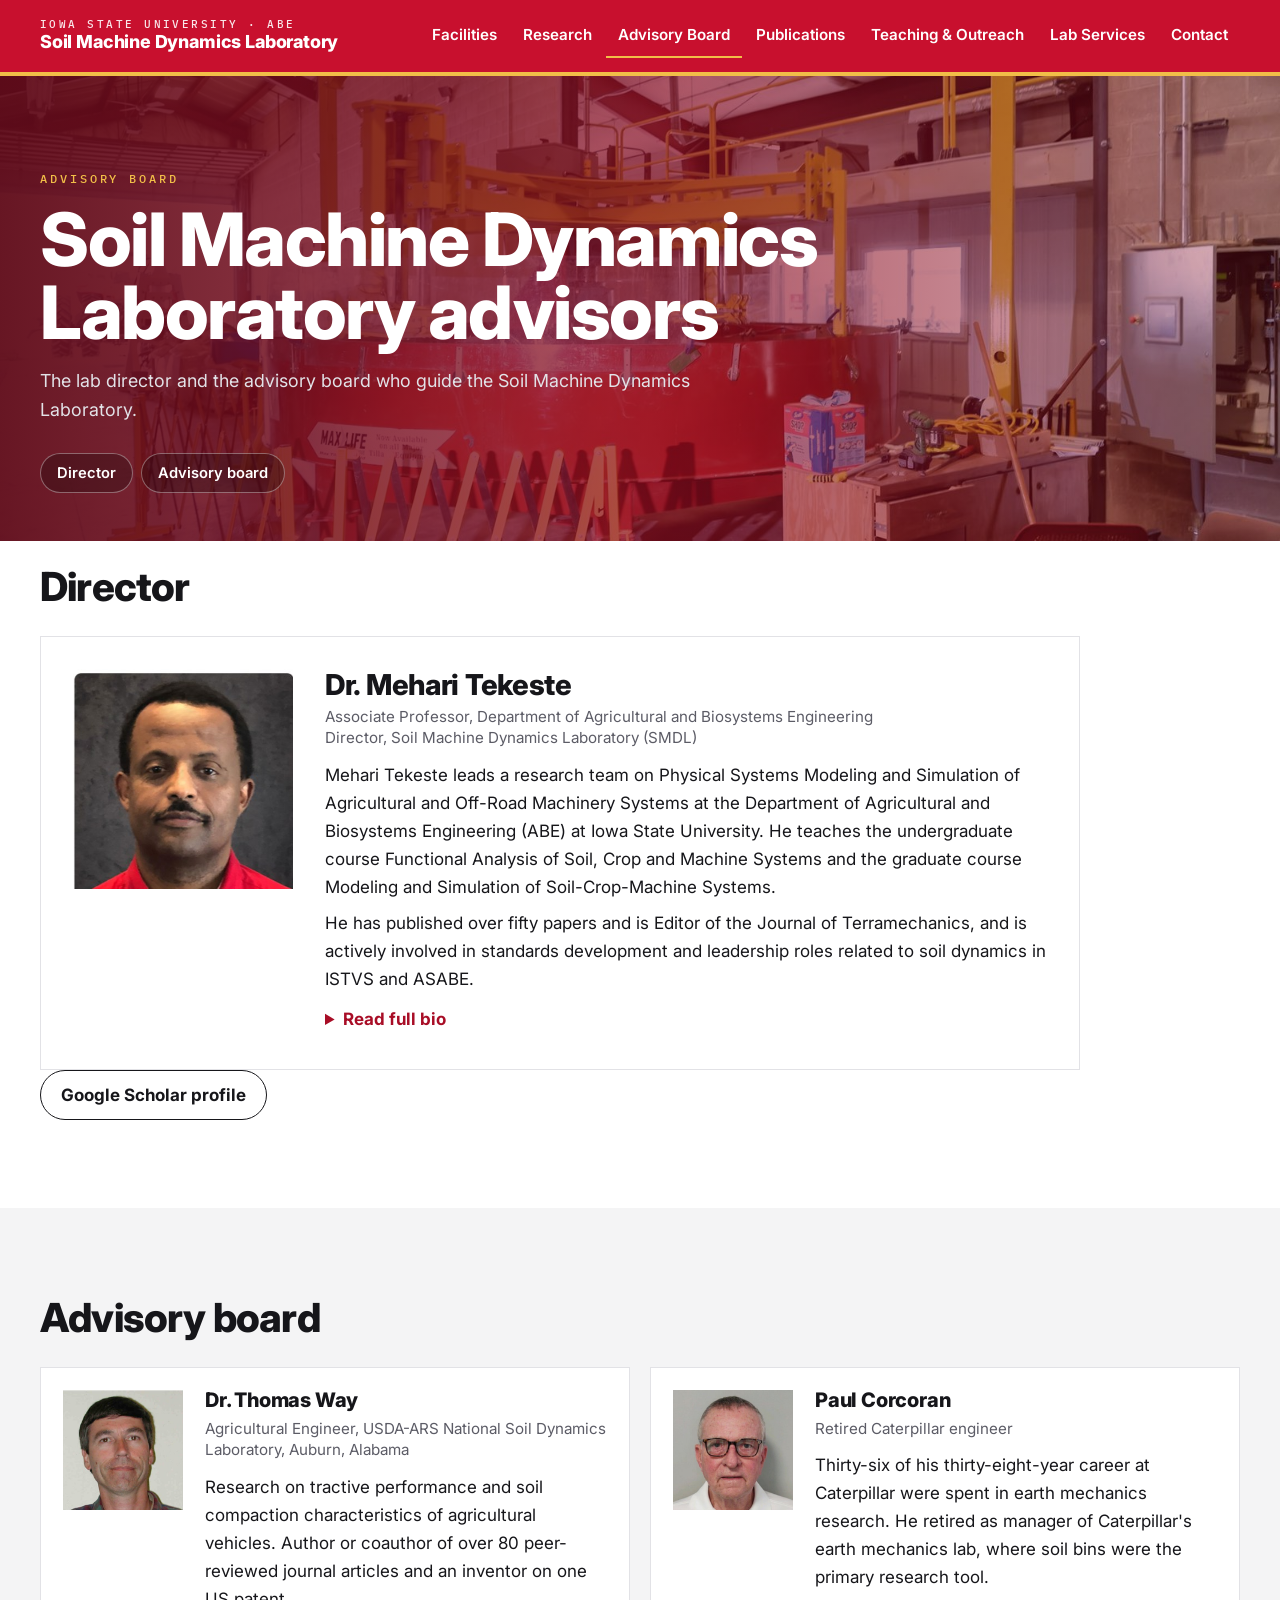
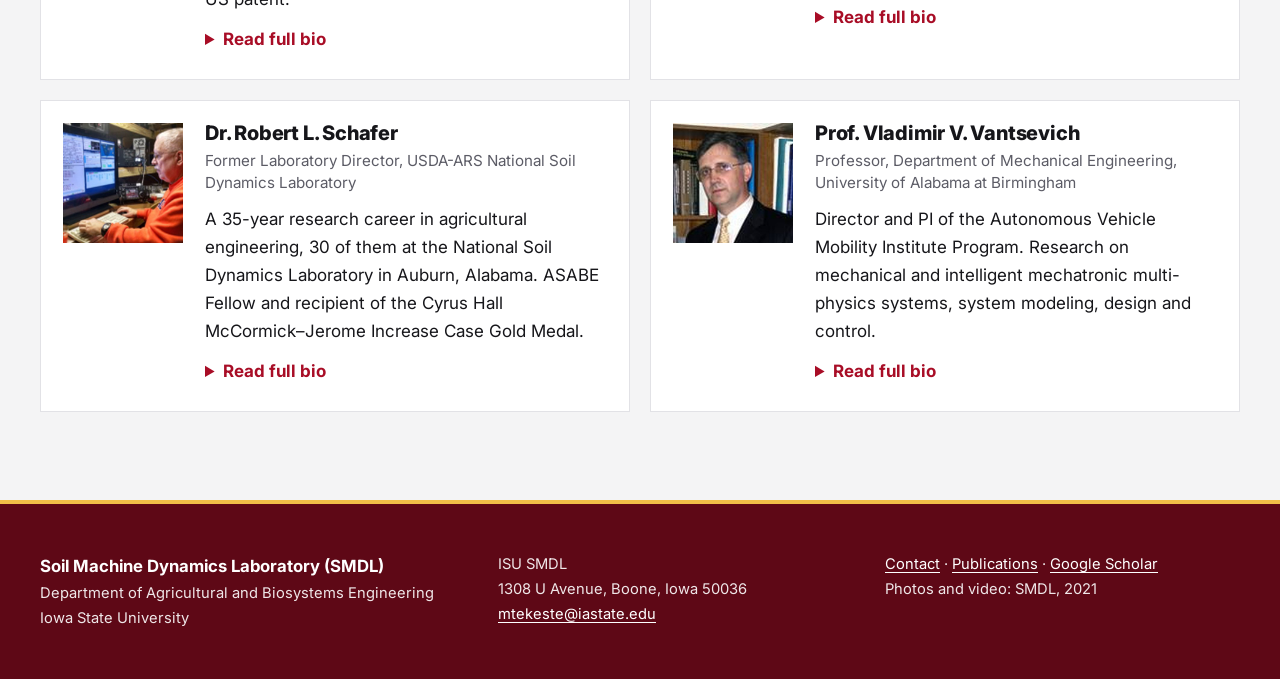
==== advisors.html @ fa80d3c5 "SMDL website: initial release Soil Machine Dynamics Laboratory website (Iowa State University), move" ====
<!doctype html>
<html lang="en"><meta charset="utf-8"><meta name="viewport" content="width=device-width,initial-scale=1,viewport-fit=cover">
<title>Advisory Board · Soil Machine Dynamics Laboratory</title>
<meta name="description" content="Soil Machine Dynamics Laboratory (SMDL), Department of Agricultural and Biosystems Engineering, Iowa State University.">
<meta name="claude:viewport-fit-sides" content="cover">
<link rel="preconnect" href="https://fonts.googleapis.com">
<link rel="preconnect" href="https://fonts.gstatic.com" crossorigin>
<link rel="stylesheet" href="https://fonts.googleapis.com/css2?family=Inter:wght@400;500;600;700;800&family=IBM+Plex+Mono:wght@500&display=swap">
<link rel="stylesheet" href="styles.css">

<header class="topbar"><div class="wrap">
  <a class="brand" href="index.html"><span class="uni">Iowa State University · ABE</span><span class="lab">Soil Machine Dynamics Laboratory</span></a>
  <nav aria-label="Main"><ul><li><a href="facilities.html">Facilities</a></li><li><a href="research.html">Research</a></li><li><a href="advisors.html" aria-current="page">Advisory Board</a></li><li><a href="publications.html">Publications</a></li><li><a href="teaching.html">Teaching &amp; Outreach</a></li><li><a href="services.html">Lab Services</a></li><li><a href="contact.html">Contact</a></li></ul></nav>
</div></header>
<main>
<section class="page-head" style="--ph:url(img/lab/circular-wide.jpg)"><div class="wrap"><div class="eyebrow">Advisory Board</div><h1>Soil Machine Dynamics Laboratory advisors</h1><p>The lab director and the advisory board who guide the Soil Machine Dynamics Laboratory.</p><div class="jump"><a href="#director">Director</a><a href="#board">Advisory board</a></div></div></section><section id="director" style="padding-top:24px"><div class="wrap"><h2 class="sub">Director</h2><article class="person lead"><img src="img/people/tekeste.jpg" alt="Dr. Mehari Tekeste" width="400" height="400" loading="lazy"><div><h3>Dr. Mehari Tekeste</h3><p class="role">Associate Professor, Department of Agricultural and Biosystems Engineering<br>Director, Soil Machine Dynamics Laboratory (SMDL)</p><p>Mehari Tekeste leads a research team on Physical Systems Modeling and Simulation of Agricultural and Off-Road Machinery Systems at the Department of Agricultural and Biosystems Engineering (ABE) at Iowa State University. He teaches the undergraduate course Functional Analysis of Soil, Crop and Machine Systems and the graduate course Modeling and Simulation of Soil-Crop-Machine Systems.</p><p>He has published over fifty papers and is Editor of the Journal of Terramechanics, and is actively involved in standards development and leadership roles related to soil dynamics in ISTVS and ASABE.</p><details><summary>Read full bio</summary><p>His current research focus includes (1) developing models of particle (soil &amp; crop)-to-machine interactions, and advancing multi-physics virtual engineering analysis for off-road equipment design and machine performance analysis, and (2) advancing soil dynamics research for soil compaction, traction, and tillage precision applications.</p><p>Dr. Tekeste also has industry experience working in design and performance analysis of various Ground Engaging Tools (GET) (subsoiler, cultivator sweep, loader buckets) for agriculture and construction equipment, virtual performance analysis of large tractor tire/track design solutions for predicting traction forces and soil deformation, and modeling crop handling systems of crop harvesting equipment.</p><p>He has supervised many graduate students, postdoctoral associates and visiting scholars, and established the Soil Machine Dynamics Laboratory at ISU with three soil bins: the mobility soil bin for single-tire mobility studies, the circular wear testing bin for accelerated wear testing, and the GETs soil bin for GET design and performance analysis.</p></details></div></article><p><a class="btn secondary" href="https://scholar.google.com/citations?hl=en&amp;user=4p8j_u8AAAAJ" target="_blank" rel="noopener">Google Scholar profile</a></p></div></section><section class="band" id="board"><div class="wrap"><h2 class="sub">Advisory board</h2><div class="people-grid"><article class="person "><img src="img/people/way.jpg" alt="Dr. Thomas Way" width="400" height="400" loading="lazy"><div><h3>Dr. Thomas Way</h3><p class="role">Agricultural Engineer, USDA-ARS National Soil Dynamics Laboratory, Auburn, Alabama</p><p>Research on tractive performance and soil compaction characteristics of agricultural vehicles. Author or coauthor of over 80 peer-reviewed journal articles and an inventor on one US patent.</p><details><summary>Read full bio</summary><p>His research includes investigating effects of loads and inflation pressures of agricultural drive tires, the lug height and aspect ratio of agricultural drive tires, and comparing a mechanical front-wheel drive (MFWD) tractor with a rubber track agricultural tractor. His work includes using Stress State Transducers (SSTs) for determining stresses in soil beneath tires and rubber tracks, measuring soil-tire and soil-track interface pressures, investigating deflections of tire tread relative to the rim, and research about power hop. His research also includes a prototype field implement for shallow subsurface band application of poultry litter, and the performance of closing wheels on row crop planters.</p></details></div></article><article class="person "><img src="img/people/corcoran.jpg" alt="Paul Corcoran" width="400" height="400" loading="lazy"><div><h3>Paul Corcoran</h3><p class="role">Retired Caterpillar engineer</p><p>Thirty-six of his thirty-eight-year career at Caterpillar were spent in earth mechanics research. He retired as manager of Caterpillar&#x27;s earth mechanics lab, where soil bins were the primary research tool.</p><details><summary>Read full bio</summary><p>Paul worked in product research and development with all earthmoving tools and attachments and mobility, traction, and compaction systems, including soil and rock, landfill waste and asphalt paving materials. His product innovations include the Caterpillar belt track ag tractor and intelligent compaction. His work used both similitude (scale model) systems and field testing.</p><p>He grew up on a small farm in Nebraska, earned a master&#x27;s degree in Agricultural Engineering from the University of Nebraska, did cooperative research with Iowa State University during his career, and continues to share his earth mechanics background with ISU.</p></details></div></article><article class="person "><img src="img/people/schafer.jpg" alt="Dr. Robert L. Schafer" width="400" height="400" loading="lazy"><div><h3>Dr. Robert L. Schafer</h3><p class="role">Former Laboratory Director, USDA-ARS National Soil Dynamics Laboratory</p><p>A 35-year research career in agricultural engineering, 30 of them at the National Soil Dynamics Laboratory in Auburn, Alabama. ASABE Fellow and recipient of the Cyrus Hall McCormick–Jerome Increase Case Gold Medal.</p><details><summary>Read full bio</summary><p>Dr. Schafer earned his BS and MS in Agricultural Engineering, and his PhD in Agricultural Engineering and Engineering Mechanics (minor, Soil Physics) at Iowa State University. Many of his publications relate to scale or mathematical modeling of soil-machine systems. He co-organized the seminar series Similitude of Soil-Machine Systems, compiled into an ASABE special publication, and co-organized and co-hosted the First International Conference on Soil Dynamics.</p><p>His applied research helped improve the design of an efficient rolling cultivator, developed automatic guidance systems for agricultural machinery, and helped Bell Laboratories develop a sea plow for burying transatlantic cables. At the NSDL he served as Research Leader of the Tillage Research Unit and as Laboratory Director.</p></details></div></article><article class="person "><img src="img/people/vantsevich.jpg" alt="Prof. Vladimir V. Vantsevich" width="400" height="400" loading="lazy"><div><h3>Prof. Vladimir V. Vantsevich</h3><p class="role">Professor, Department of Mechanical Engineering, University of Alabama at Birmingham</p><p>Director and PI of the Autonomous Vehicle Mobility Institute Program. Research on mechanical and intelligent mechatronic multi-physics systems, system modeling, design and control.</p><details><summary>Read full bio</summary><p>Applications include autonomous and conventional multi-wheel off-road vehicles, vehicle driveline systems and chassis. He developed inverse ground vehicle dynamics, the basis of his optimization of power distribution among the drive wheels and control of vehicle mobility, energy/fuel consumption, traction performance, maneuver and stability of motion. His recent work on autonomous vehicles covers coupled and interactive dynamics of vehicle systems, agile tire dynamics, virtual drivelines for electric and hybrid vehicles, and AI-based morphing of autonomous vehicles.</p></details></div></article></div></div></section>
</main>
<footer><div class="wrap">
  <div class="fcol"><strong>Soil Machine Dynamics Laboratory (SMDL)</strong><br>Department of Agricultural and Biosystems Engineering<br>Iowa State University</div>
  <div class="fcol">ISU SMDL<br>1308 U Avenue, Boone, Iowa 50036<br><a href="mailto:mtekeste@iastate.edu">mtekeste@iastate.edu</a></div>
  <div class="fcol"><a href="contact.html">Contact</a> · <a href="publications.html">Publications</a> · <a href="https://scholar.google.com/citations?hl=en&amp;user=4p8j_u8AAAAJ" target="_blank" rel="noopener">Google Scholar</a><br>Photos and video: SMDL, 2021</div>
</div></footer>
---- styles.css ----
/* Soil Machine Dynamics Laboratory — site styles (rebuilt 2026-11-16, dark editorial layout) */
:root{
  --black:#000; --night:#111114; --ink:#17171B; --line-d:#2A2A30; --muted-d:#A8A8B3;
  --white:#FFFFFF; --paper:#F4F4F5; --fg:#16161A; --muted:#5C5C66; --line:#E2E2E6;
  --cardinal:#C8102E; --cardinal-ink:#A80D26; --gold:#F1BE48;
  --sans:"Inter",system-ui,-apple-system,"Segoe UI",Arial,sans-serif;
  --mono:"IBM Plex Mono",ui-monospace,Consolas,monospace;
  --max:1240px;
}
*{box-sizing:border-box}
html{scroll-behavior:smooth}
body{margin:0;background:var(--white);color:var(--fg);font:400 1.0625rem/1.65 var(--sans);-webkit-font-smoothing:antialiased}
img,video{max-width:100%}
a{color:var(--cardinal-ink);text-underline-offset:.18em}
a:focus-visible,button:focus-visible{outline:3px solid var(--gold);outline-offset:3px}
h1,h2,h3{font-family:var(--sans);font-weight:800;letter-spacing:-.02em;line-height:1.08;margin:0;text-wrap:balance}
h2{font-size:clamp(2rem,4vw,3.1rem)}
h3{font-size:1.35rem;letter-spacing:-.01em}
p{margin:0}
.wrap{max-width:var(--max);margin:0 auto;padding-inline:max(20px,env(safe-area-inset-left,0px)) max(20px,env(safe-area-inset-right,0px))}
.vh{position:absolute;width:1px;height:1px;overflow:hidden;clip:rect(0 0 0 0);white-space:nowrap}
.muted{color:var(--muted)}
.eyebrow{font:500 .76rem/1.2 var(--mono);letter-spacing:.24em;text-transform:uppercase;color:var(--cardinal-ink)}
.dark .eyebrow,.page-head .eyebrow,.hero-full .eyebrow,.fb-copy .eyebrow,.sponsors-band .eyebrow{color:#D9D9DE}
section{padding-block:88px}
.section-head{display:grid;gap:14px;margin-bottom:40px;max-width:760px}
.section-head p{color:var(--muted);font-size:1.1rem}
.dark .section-head p{color:var(--muted-d)}

/* review strip */
.review{background:var(--gold);color:#16161A;font:500 .85rem/1.4 var(--sans)}
.review .wrap{padding-block:8px;display:flex;flex-wrap:wrap;gap:4px 16px;justify-content:space-between}
.review a{color:#16161A;font-weight:700}

/* top bar */
.topbar{background:var(--black);color:var(--white);position:sticky;top:0;z-index:20;border-bottom:1px solid #1d1d22}
.topbar .wrap{display:flex;align-items:center;justify-content:space-between;gap:12px 32px;min-height:72px;flex-wrap:wrap}
.brand{display:grid;gap:2px;color:var(--white);text-decoration:none;padding-block:10px}
.brand .uni{font:500 .7rem/1 var(--mono);letter-spacing:.22em;text-transform:uppercase;color:#C9C9D0}
.brand .lab{font:800 1.12rem/1.15 var(--sans);letter-spacing:-.01em}
.brand .lab b{color:var(--cardinal)}
.topbar nav ul{list-style:none;margin:0;padding:0;display:flex;flex-wrap:wrap;gap:2px}
.topbar nav a{display:inline-flex;align-items:center;min-height:44px;padding:0 12px;color:#EDEDF0;font-weight:600;font-size:.95rem;text-decoration:none;border-bottom:2px solid transparent}
.topbar nav a:hover{color:var(--white);border-bottom-color:var(--cardinal)}
.topbar nav a[aria-current="page"]{color:var(--white);border-bottom-color:var(--cardinal)}

/* "Learn more" arrow links and buttons */
.more{display:inline-flex;align-items:center;gap:12px;min-height:44px;font-weight:700;font-size:1.05rem;color:var(--fg);text-decoration:none}
.more::after{content:"→";display:inline-grid;place-items:center;width:24px;height:24px;border-radius:50%;background:var(--cardinal);color:#fff;font-size:.85rem;line-height:1;transition:transform .15s}
.more:hover::after{transform:translateX(4px)}
.dark .more,.hero-full .more,.fb-copy .more,.page-head .more,.sponsors-band .more{color:var(--white)}
.links{display:flex;flex-wrap:wrap;gap:8px 32px;margin-top:28px}
.btn{display:inline-flex;align-items:center;min-height:46px;padding:10px 20px;border-radius:999px;font-weight:700;text-decoration:none}
.btn.primary{background:var(--cardinal);color:#fff}
.btn.primary:hover{background:var(--cardinal-ink)}
.btn.secondary{border:1.5px solid currentColor;color:var(--fg)}
.dark .btn.secondary,.page-head .btn.secondary{color:#fff}
.cta{display:flex;flex-wrap:wrap;gap:12px;margin-top:24px}

/* full-screen hero with background video */
.hero-full{position:relative;min-height:min(86vh,820px);display:flex;align-items:flex-end;background:var(--black);color:var(--white);overflow:hidden;padding:0}
.hero-full video.bg{position:absolute;inset:0;width:100%;height:100%;object-fit:cover}
.shade{position:absolute;inset:0;background:linear-gradient(90deg,rgba(0,0,0,.88) 0%,rgba(0,0,0,.55) 45%,rgba(0,0,0,.05) 80%),linear-gradient(0deg,rgba(0,0,0,.65),rgba(0,0,0,0) 45%)}
.hero-copy{position:relative;padding-block:120px 72px;width:100%}
.hero-copy h1{font-size:clamp(2.8rem,7vw,5.6rem);max-width:12ch;margin:18px 0 22px;line-height:.98}
.hero-copy p{max-width:560px;font-size:1.15rem;color:#E4E4E8}

/* dark sections */
.dark{background:var(--ink);color:var(--white)}
.dark.black{background:var(--black)}
.dark p{color:#D4D4DA}
.feature-grid{display:grid;grid-template-columns:minmax(0,5fr) minmax(0,7fr);gap:56px;align-items:center}
.feature-grid h2{margin:14px 0 18px}
.embed{position:relative;aspect-ratio:16/9;background:#000;border-radius:2px;overflow:hidden}
.embed iframe{position:absolute;inset:0;width:100%;height:100%;border:0}

/* full-bleed image/video sections with text on the left */
.fullbleed,.bin-full{position:relative;color:var(--white);background:var(--black) var(--img,none) center/cover no-repeat;min-height:640px;display:flex;align-items:center;overflow:hidden;padding:0}
.bin-full .media{position:absolute;inset:0}
.bin-full .media video,.bin-full .media img{width:100%;height:100%;object-fit:cover;display:block}
.fb-copy{position:relative;padding-block:96px;width:100%}
.fb-copy > *{max-width:560px}
.fb-copy h2{margin:14px 0 20px}
.fb-copy p{color:#E6E6EA;font-size:1.08rem}
.fb-copy ol{margin:14px 0 0;padding-left:1.2em;display:grid;gap:8px;color:#E6E6EA;max-width:600px}
.fb-copy ol strong{color:#fff}
.fb-copy .links{margin-top:28px}

/* stat bar under each soil bin */
.statbar{background:var(--black);color:#fff;border-top:3px solid var(--cardinal)}
.stats{margin:0;display:grid;grid-template-columns:repeat(5,minmax(0,1fr))}
.stats div{padding:28px 20px;border-left:1px solid var(--line-d)}
.stats div:first-child{border-left:0;padding-left:0}
.stats dt{font:800 clamp(1.4rem,2.4vw,2.2rem)/1 var(--sans);white-space:nowrap;letter-spacing:-.02em;font-variant-numeric:tabular-nums}
.stats dt small{font:500 .42em var(--mono);color:var(--muted-d);margin-left:6px;letter-spacing:.06em}
.stats dd{margin:10px 0 0;color:var(--muted-d);font-size:.92rem;line-height:1.35}
.bins-intro{padding-block:88px 56px}

/* cards */
.cards{display:grid;gap:20px}
.cards.four{grid-template-columns:repeat(4,minmax(0,1fr))}
.cards.three{grid-template-columns:repeat(3,minmax(0,1fr))}
.cards.two{grid-template-columns:repeat(2,minmax(0,1fr))}
.card{background:var(--white);border:1px solid var(--line);border-top:3px solid var(--cardinal);padding:26px;display:grid;gap:12px;align-content:start;min-width:0;color:var(--fg);text-decoration:none}
.card h3{font-size:1.25rem}
.card ul{margin:0;padding-left:1.1em;display:grid;gap:5px}
.card .tag{font:500 .72rem/1 var(--mono);letter-spacing:.18em;text-transform:uppercase;color:var(--cardinal-ink)}
.dark .card{background:var(--night);border-color:var(--line-d);border-top-color:var(--cardinal);color:#fff}
.dark .card p,.dark .card li{color:#CFCFD6}
a.card{transition:transform .15s,border-color .15s}
a.card:hover{transform:translateY(-3px)}
a.card .more{margin-top:auto}

/* publication news grid */
.news-grid{display:grid;grid-template-columns:2fr 1fr 1fr;grid-auto-rows:minmax(220px,auto);gap:16px}
.news-card{background:var(--black);border:1px solid var(--line-d);padding:26px;display:flex;flex-direction:column;justify-content:space-between;gap:20px;color:#fff;text-decoration:none;min-width:0;transition:border-color .15s}
.news-card:hover{border-color:var(--cardinal)}
.news-card.big{grid-row:span 2;background:linear-gradient(0deg,rgba(0,0,0,.92),rgba(0,0,0,.35)),url(img/lab/circular-sweep.jpg) center/cover}
.news-card .tag{font:500 .72rem/1.3 var(--mono);letter-spacing:.2em;text-transform:uppercase;color:#C9C9D0}
.news-card h3{font-size:1.2rem;line-height:1.25}
.news-card.big h3{font-size:clamp(1.4rem,2.4vw,2rem)}
.news-card .src{color:var(--muted-d);font-size:.9rem;margin-top:10px}
.head-row{display:flex;flex-wrap:wrap;align-items:flex-end;justify-content:space-between;gap:16px;margin-bottom:36px}

/* director strip */
.director{display:grid;grid-template-columns:220px minmax(0,1fr);gap:40px;align-items:center}
.director img{width:100%;aspect-ratio:1/1;object-fit:cover;border-radius:2px}
.director h2{font-size:clamp(1.8rem,3vw,2.4rem);margin:12px 0 14px}
.director p{max-width:65ch;color:var(--muted)}

/* SPONSORS */
.sponsors-band{position:relative;background:radial-gradient(1200px 500px at 85% 0%,rgba(200,16,46,.28),transparent 60%),radial-gradient(900px 400px at 0% 100%,rgba(241,190,72,.10),transparent 60%),var(--black);color:#fff;overflow:hidden}
.sp-head{display:grid;grid-template-columns:minmax(0,1.3fr) minmax(0,1fr);gap:40px;align-items:end;margin-bottom:48px}
.sp-head h2{font-size:clamp(2.4rem,5.4vw,4.2rem);margin:14px 0 18px}
.sp-head p{color:#D4D4DA;font-size:1.12rem;max-width:56ch}
.sp-stats{display:flex;gap:40px;justify-content:flex-end}
.sp-stats b{display:block;font:800 clamp(2.6rem,5vw,4rem)/1 var(--sans);color:#fff}
.sp-stats span{display:block;font:500 .72rem/1.3 var(--mono);letter-spacing:.2em;text-transform:uppercase;color:var(--muted-d);margin-top:8px}
.marquee{border-block:1px solid var(--line-d);overflow:hidden;padding-block:22px;margin-bottom:56px;-webkit-mask-image:linear-gradient(90deg,transparent,#000 8%,#000 92%,transparent);mask-image:linear-gradient(90deg,transparent,#000 8%,#000 92%,transparent)}
.marquee .track{display:flex;gap:56px;width:max-content;animation:scroll 50s linear infinite}
.marquee span{font:800 clamp(1.6rem,3vw,2.4rem)/1 var(--sans);letter-spacing:-.02em;color:#fff;white-space:nowrap;display:inline-flex;align-items:center;gap:56px}
.marquee span::after{content:"";width:10px;height:10px;border-radius:50%;background:var(--cardinal)}
@keyframes scroll{to{transform:translateX(-50%)}}
@media (prefers-reduced-motion:reduce){.marquee .track{animation:none;flex-wrap:wrap;width:auto}}
.sp-groups{display:grid;gap:36px}
.sp-group h3{font:500 .78rem/1 var(--mono);letter-spacing:.22em;text-transform:uppercase;color:var(--gold);margin-bottom:16px;display:flex;align-items:center;gap:14px}
.sp-group h3::after{content:"";flex:1;height:1px;background:var(--line-d)}
.sp-tiles{list-style:none;margin:0;padding:0;display:grid;grid-template-columns:repeat(auto-fill,minmax(210px,1fr));gap:12px}
.sp-tiles li{position:relative;display:grid;place-items:center;text-align:center;min-height:104px;padding:18px;background:linear-gradient(180deg,#16161B,#0C0C0F);border:1px solid var(--line-d);font:800 1.3rem/1.15 var(--sans);letter-spacing:-.01em;color:#fff;transition:border-color .2s,transform .2s,box-shadow .2s}
.sp-tiles li::before{content:"";position:absolute;left:0;right:0;top:0;height:3px;background:var(--cardinal);transform:scaleX(0);transform-origin:left;transition:transform .25s}
.sp-tiles li:hover{border-color:#4a4a52;transform:translateY(-3px);box-shadow:0 10px 30px rgba(200,16,46,.18)}
.sp-tiles li:hover::before{transform:scaleX(1)}

/* discover tiles */
.discover{display:grid;grid-template-columns:repeat(3,minmax(0,1fr));gap:14px}
.discover a{position:relative;display:flex;align-items:flex-end;min-height:300px;padding:24px;color:#fff;text-decoration:none;background:#000 var(--img) center/cover;overflow:hidden}
.discover a::before{content:"";position:absolute;inset:0;background:linear-gradient(0deg,rgba(0,0,0,.85),rgba(0,0,0,.1) 60%);transition:background .2s}
.discover a:hover::before{background:linear-gradient(0deg,rgba(0,0,0,.9),rgba(200,16,46,.25))}
.discover a span{position:relative;display:flex;align-items:center;justify-content:space-between;gap:16px;width:100%;font:800 1.5rem/1.1 var(--sans);letter-spacing:-.01em}
.discover a span::after{content:"→";display:inline-grid;place-items:center;flex:none;width:30px;height:30px;border-radius:50%;background:var(--cardinal);font-size:1rem}

/* inner page header */
.page-head{position:relative;background:var(--black) var(--ph,none) center/cover;color:#fff;padding:0;overflow:hidden}
.page-head::before{content:"";position:absolute;inset:0;background:linear-gradient(90deg,rgba(0,0,0,.9),rgba(0,0,0,.6) 50%,rgba(0,0,0,.25))}
.page-head .wrap{position:relative;display:grid;gap:16px;padding-block:96px 48px}
.page-head h1{font-size:clamp(2.4rem,6vw,4.6rem);max-width:18ch;line-height:1}
.page-head p{max-width:64ch;color:#E2E2E7;font-size:1.12rem}
.jump{display:flex;flex-wrap:wrap;gap:8px;margin-top:12px}
.jump a{display:inline-flex;align-items:center;gap:8px;min-height:40px;padding:6px 16px;border:1px solid rgba(255,255,255,.35);border-radius:999px;color:#fff;font-weight:600;font-size:.92rem;text-decoration:none;background:rgba(0,0,0,.25)}
.jump a:hover{border-color:#fff;background:rgba(200,16,46,.35)}
.count{font:500 .72rem var(--mono);background:rgba(255,255,255,.15);border-radius:999px;padding:2px 8px}
h2.sub{font-size:clamp(1.8rem,3.2vw,2.5rem);margin-bottom:28px}
.band{background:var(--paper)}

/* facilities */
.facility{display:grid;grid-template-columns:minmax(0,6fr) minmax(0,5fr);gap:48px;align-items:start;padding-block:48px;border-top:1px solid var(--line);scroll-margin-top:90px}
.facility:first-of-type{border-top:0;padding-top:0}
.facility.flip{grid-template-columns:minmax(0,5fr) minmax(0,6fr)}
.facility.flip .photos{order:2}
.facility .text{display:grid;gap:16px;min-width:0}
.facility h2{font-size:clamp(1.9rem,3.4vw,2.7rem)}
.facility .tag,.space .tag{font:500 .74rem/1 var(--mono);letter-spacing:.2em;text-transform:uppercase;color:var(--cardinal-ink)}
.photos{display:grid;grid-template-columns:2fr 1fr;gap:8px}
.photos figure{margin:0;min-width:0}
.photos figure img{display:block;width:100%;height:100%;object-fit:cover}
.photos figure.main{grid-row:span 2}
.photos figure.main img{aspect-ratio:4/5}
.photos figure.side img{aspect-ratio:1/1}
.specs{width:100%;border-collapse:collapse;font-size:.95rem;margin-top:6px}
.specs th,.specs td{text-align:left;padding:10px 0;border-top:1px solid var(--line);vertical-align:top}
.specs th{font-weight:600;color:var(--muted);width:42%;padding-right:14px}
.specs td{font-variant-numeric:tabular-nums;font-weight:500}
figcaption{font-size:.85rem;color:var(--muted);margin-top:8px}
.lab-gallery{display:grid;grid-template-columns:repeat(3,minmax(0,1fr));gap:14px}
.lab-gallery figure{margin:0;min-width:0}
.lab-gallery img{display:block;width:100%;aspect-ratio:3/2;object-fit:cover}
.source{margin-top:28px;color:var(--muted);font-size:.92rem}
.tour{display:grid;grid-template-columns:minmax(0,1fr) minmax(0,1fr);background:var(--black);color:#fff;text-decoration:none;overflow:hidden}
.tour img{width:100%;height:100%;object-fit:cover;aspect-ratio:3/2}
.tour .t{padding:40px;display:grid;gap:12px;align-content:center}
.tour .t p{color:#D4D4DA}
.tour .t .eyebrow{color:#D9D9DE}
.tour .go{font-weight:700;display:inline-flex;align-items:center;gap:12px}
.tour .go::after{content:"→";display:inline-grid;place-items:center;width:24px;height:24px;border-radius:50%;background:var(--cardinal);font-size:.85rem}

/* research, split, space */
.split{display:grid;grid-template-columns:minmax(0,1fr) minmax(0,1fr);gap:48px;align-items:center}
.split img{width:100%}
.split .text{display:grid;gap:16px;min-width:0}
.apps{margin-top:48px;align-items:start}
ul.points{margin:0;padding-left:1.1em;display:grid;gap:7px;max-width:62ch}
.poster{margin:48px 0 0}
.poster img{width:100%;max-width:900px;border:1px solid var(--line);display:block}
.space{display:grid;grid-template-columns:repeat(3,minmax(0,1fr));gap:20px}
.space article{background:var(--white);border:1px solid var(--line);border-top:3px solid var(--gold);padding:26px;display:grid;gap:12px;align-content:start;min-width:0}

/* people */
.people-grid{display:grid;grid-template-columns:repeat(2,minmax(0,1fr));gap:20px}
.person{display:grid;grid-template-columns:120px minmax(0,1fr);gap:22px;align-items:start;background:var(--white);border:1px solid var(--line);padding:22px}
.person img{width:100%;aspect-ratio:1/1;object-fit:cover}
.person h3{font-size:1.25rem}
.person .role{color:var(--muted);font-size:.95rem;margin:6px 0 12px;line-height:1.4}
.person p+p{margin-top:8px}
.person.lead{grid-template-columns:220px minmax(0,1fr);gap:32px;padding:32px;max-width:1040px}
.person.lead h3{font-size:1.8rem}
details{margin-top:12px}
details summary{cursor:pointer;color:var(--cardinal-ink);font-weight:700;min-height:32px}
details p{margin-top:10px}

/* publications, teaching */
ol.pubs{margin:0;padding-left:1.4em;display:grid;gap:14px;max-width:92ch}
ol.pubs li::marker{font-family:var(--mono);color:var(--muted)}
ol.pubs a{word-break:break-word}
.timeline{list-style:none;margin:16px 0 0;padding:0}
.timeline li{display:grid;grid-template-columns:80px minmax(0,1fr);gap:18px;padding:22px 0;border-top:1px solid var(--line)}
.timeline .yr{font:800 1.3rem/1.3 var(--sans);color:var(--cardinal-ink)}
.timeline div{max-width:82ch}
.news{list-style:none;margin:0;padding:0}
.news li{display:grid;grid-template-columns:140px minmax(0,1fr);gap:18px;padding:16px 0;border-top:1px solid var(--line)}
.news time{font:500 .85rem/1.6 var(--mono);color:var(--muted)}

/* services and contact */
.sponsor-groups{display:grid;grid-template-columns:repeat(2,minmax(0,1fr));gap:24px 40px}
.sponsor-groups h3{font:500 .76rem/1 var(--mono);letter-spacing:.2em;text-transform:uppercase;color:var(--muted)}
.sponsors{display:flex;flex-wrap:wrap;gap:8px;margin:12px 0 0;padding:0;list-style:none}
.sponsors li{border:1px solid var(--line);background:var(--white);padding:7px 14px;border-radius:999px;font-weight:600;font-size:.95rem}
.contact{display:grid;grid-template-columns:repeat(3,minmax(0,1fr));gap:36px}
.contact h3{font:500 .76rem/1 var(--mono);letter-spacing:.2em;text-transform:uppercase;color:var(--muted);margin-bottom:12px}
.contact p{font-size:1.05rem}
.contact p+p{margin-top:12px}

/* review notes */
.notes{border:2px dashed var(--gold);padding:26px;display:grid;gap:12px;background:#fffdf5}
.notes h2{font-size:1.6rem}
.notes ol{margin:0;padding-left:1.3em;display:grid;gap:8px}

/* footer */
footer{background:var(--black);color:#C9C9D0;font-size:.92rem}
footer .wrap{padding-block:48px;display:grid;grid-template-columns:1.2fr 1fr 1fr;gap:32px}
footer strong{color:#fff;font-size:1.05rem}
footer a{color:#fff}
.fcol{line-height:1.7}

@media (max-width:1100px){
  .cards.four{grid-template-columns:repeat(2,minmax(0,1fr))}
  .stats{grid-template-columns:repeat(3,minmax(0,1fr))}
  .stats div:nth-child(4){border-left:0;padding-left:0}
  .stats div:nth-child(n+4){border-top:1px solid var(--line-d)}
  .news-grid{grid-template-columns:1fr 1fr}
  .news-card.big{grid-column:span 2;grid-row:auto;min-height:320px}
}
@media (max-width:860px){
  section{padding-block:64px}
  .topbar{position:static}
  .topbar nav{width:100%;overflow-x:auto;margin-inline:-8px}
  .topbar nav ul{flex-wrap:nowrap}
  .topbar nav a{white-space:nowrap;padding:0 10px}
  .feature-grid,.split,.facility,.facility.flip,.tour,.director,.sp-head,.people-grid,.cards.two,.cards.three,.cards.four,.space,.contact,.sponsor-groups,.discover{grid-template-columns:minmax(0,1fr)}
  .facility.flip .photos{order:0}
  .fullbleed,.bin-full{min-height:560px;align-items:flex-end}
  .shade{background:linear-gradient(0deg,rgba(0,0,0,.92) 10%,rgba(0,0,0,.55) 55%,rgba(0,0,0,.15))}
  .fb-copy{padding-block:200px 48px}
  .stats{grid-template-columns:repeat(2,minmax(0,1fr))}
  .stats div{border-left:0;padding-left:0;border-top:1px solid var(--line-d)}
  .stats div:nth-child(even){padding-left:16px;border-left:1px solid var(--line-d)}
  .stats div:nth-child(-n+2){border-top:0}
  .stats div:last-child:nth-child(odd){grid-column:span 2}
  .news-grid{grid-template-columns:1fr}
  .news-card.big{grid-column:auto}
  .sp-stats{justify-content:flex-start}
  .person,.person.lead{grid-template-columns:96px minmax(0,1fr);gap:16px;padding:18px}
  .director{gap:24px}
  .director img{max-width:200px}
  .lab-gallery{grid-template-columns:repeat(2,minmax(0,1fr))}
  .timeline li,.news li{grid-template-columns:minmax(0,1fr);gap:4px}
  footer .wrap{grid-template-columns:1fr}
  .discover a{min-height:220px}
}
.embed.play{display:block;color:#fff;text-decoration:none}
.embed.play img{position:absolute;inset:0;width:100%;height:100%;object-fit:cover;opacity:.8;transition:opacity .2s,transform .4s}
.embed.play:hover img{opacity:1;transform:scale(1.02)}
.pbtn{position:absolute;left:50%;top:50%;width:84px;height:84px;margin:-42px 0 0 -42px;border-radius:50%;background:var(--cardinal);box-shadow:0 10px 40px rgba(0,0,0,.5)}
.pbtn::after{content:"";position:absolute;left:34px;top:26px;border-left:24px solid #fff;border-top:16px solid transparent;border-bottom:16px solid transparent}
.pcap{position:absolute;left:20px;bottom:16px;font:500 .78rem/1 var(--mono);letter-spacing:.16em;text-transform:uppercase;text-shadow:0 1px 4px rgba(0,0,0,.8)}
/* fix: photos in two-column sections keep their shape and are cropped, not stretched */
.split img{height:auto;aspect-ratio:4/3;object-fit:cover;object-position:center 60%}

/* ===== More ISU cardinal (2026-11-17) ===== */
/* 1. thin cardinal line under the top bar, red accent in the lab name */
.topbar{border-bottom:3px solid var(--cardinal)}
.brand .lab{color:#fff}
.brand .uni{color:#F1BE48}
/* 2. key-number bars in cardinal */
.statbar{background:var(--cardinal);border-top:0}
.stats div{border-left-color:rgba(255,255,255,.28)}
.stats dt small{color:rgba(255,255,255,.8)}
.stats dd{color:rgba(255,255,255,.88)}
@media (max-width:1100px){.stats div:nth-child(n+4){border-top-color:rgba(255,255,255,.28)}}
@media (max-width:860px){.stats div{border-top-color:rgba(255,255,255,.28)}.stats div:nth-child(even){border-left-color:rgba(255,255,255,.28)}}
/* 3. footer in solid cardinal */
footer{background:var(--cardinal);color:rgba(255,255,255,.9)}
footer a{color:#fff}

/* ===== ISU cardinal, gold and white (2026-11-17, per Dr. Tekeste: no black) ===== */
:root{
  --cardinal:#C8102E; --cardinal-dk:#8B0B20; --cardinal-xdk:#5E0816; --gold:#F1BE48; --gold-dk:#DAA520;
  --line-d:rgba(255,255,255,.22); --muted-d:rgba(255,255,255,.82);
}
.review{color:var(--cardinal-xdk)}
.review a{color:var(--cardinal-xdk)}

/* top bar: cardinal with a gold rule */
.topbar{background:var(--cardinal);border-bottom:4px solid var(--gold)}
.brand .uni{color:#fff;opacity:.9}
.topbar nav a{color:#fff}
.topbar nav a:hover,.topbar nav a[aria-current="page"]{border-bottom-color:var(--gold)}

/* photo/video overlays: deep cardinal instead of black */
.hero-full,.fullbleed,.bin-full{background-color:var(--cardinal-xdk)}
.shade{background:linear-gradient(90deg,rgba(94,8,22,.92) 0%,rgba(139,11,32,.62) 45%,rgba(139,11,32,.08) 80%),linear-gradient(0deg,rgba(94,8,22,.6),rgba(94,8,22,0) 45%)}
@media (max-width:860px){.shade{background:linear-gradient(0deg,rgba(94,8,22,.95) 10%,rgba(139,11,32,.6) 55%,rgba(139,11,32,.15))}}
.page-head{background-color:var(--cardinal-xdk)}
.page-head::before{background:linear-gradient(90deg,rgba(94,8,22,.94),rgba(139,11,32,.7) 50%,rgba(139,11,32,.3))}
.hero-full .eyebrow,.fb-copy .eyebrow,.page-head .eyebrow,.dark .eyebrow,.sponsors-band .eyebrow{color:var(--gold)}

/* dark sections -> cardinal shades */
.dark{background:var(--cardinal-dk)}
.dark.black{background:var(--cardinal)}
.dark p{color:#fff}
.dark .card{background:#fff;color:var(--fg);border-color:transparent;border-top:4px solid var(--gold)}
.dark .card p,.dark .card li{color:#3d3d44}
.dark .card .tag{color:var(--cardinal)}
.dark .card .more{color:var(--fg)}

/* arrow links and buttons on red backgrounds use gold */
.dark .more::after,.hero-full .more::after,.fb-copy .more::after,.page-head .more::after,.sponsors-band .more::after,.tour .go::after{background:var(--gold);color:var(--cardinal-xdk)}
.dark .card .more::after{background:var(--cardinal);color:#fff}
.dark .btn.primary,.page-head .btn.primary{background:var(--gold);color:var(--cardinal-xdk)}
.dark .btn.primary:hover,.page-head .btn.primary:hover{background:#fff}

/* key-number bars: gold with deep cardinal text */
.statbar{background:var(--gold);color:var(--cardinal-xdk)}
.stats div{border-left-color:rgba(94,8,22,.25)}
.stats dt{color:var(--cardinal-xdk)}
.stats dt small{color:var(--cardinal-dk)}
.stats dd{color:var(--cardinal-xdk)}
@media (max-width:1100px){.stats div:nth-child(n+4){border-top-color:rgba(94,8,22,.25)}}
@media (max-width:860px){.stats div{border-top-color:rgba(94,8,22,.25)}.stats div:nth-child(even){border-left-color:rgba(94,8,22,.25)}}

/* publications grid: white cards on cardinal */
.news-card{background:#fff;color:var(--fg);border:0;border-top:4px solid var(--gold)}
.news-card:hover{border-top-color:#fff;box-shadow:0 10px 30px rgba(0,0,0,.18)}
.news-card .tag{color:var(--cardinal)}
.news-card .src{color:#5c5c66}
.news-card.big{background:linear-gradient(0deg,rgba(94,8,22,.95),rgba(139,11,32,.45)),url(img/lab/circular-sweep.jpg) center/cover;color:#fff}
.news-card.big .tag{color:var(--gold)}
.news-card.big .src{color:rgba(255,255,255,.85)}

/* sponsors: cardinal band with gold glow, white tiles */
.sponsors-band{background:radial-gradient(1000px 480px at 88% 0%,rgba(241,190,72,.35),transparent 60%),radial-gradient(800px 400px at 0% 100%,rgba(94,8,22,.6),transparent 60%),var(--cardinal)}
.sp-head p{color:#fff}
.sp-stats span{color:rgba(255,255,255,.85)}
.marquee{border-color:rgba(255,255,255,.3)}
.marquee span::after{background:var(--gold)}
.sp-group h3{color:var(--gold)}
.sp-group h3::after{background:rgba(255,255,255,.3)}
.sp-tiles{grid-template-columns:repeat(auto-fill,minmax(260px,1fr))}
.sp-tiles li{background:#fff;color:var(--cardinal-xdk);border:0;font-size:1.15rem;min-height:110px}
.sp-tiles li::before{background:var(--gold);height:4px}
.sp-tiles li:hover{box-shadow:0 12px 30px rgba(0,0,0,.2)}

/* tour box, discover tiles, footer */
.tour{background:var(--cardinal-dk)}
.tour .t .eyebrow{color:var(--gold)}
.tour .t p{color:#fff}
.discover a{background-color:var(--cardinal-xdk)}
.discover a::before{background:linear-gradient(0deg,rgba(94,8,22,.9),rgba(94,8,22,.08) 60%)}
.discover a:hover::before{background:linear-gradient(0deg,rgba(139,11,32,.92),rgba(241,190,72,.18))}
.discover a span::after{background:var(--gold);color:var(--cardinal-xdk)}
footer{background:var(--cardinal-xdk);color:rgba(255,255,255,.9);border-top:4px solid var(--gold)}

/* fix: square portrait photos on the Advisory Board page */
.person img,.director img{height:auto;aspect-ratio:1/1;object-fit:cover;object-position:center top}

/* Safari/iPhone fix (2026-11-19): keep image proportions when the HTML height attribute meets max-width */
img{height:auto}

/* Mobility banner: keep the carriage in view on narrow screens (2026-11-19) */
#bin-mobility .media video,#bin-mobility .media img{object-position:78% center}

/* ===== Phone layout fixes (2026-11-19) ===== */
@media (max-width:860px){
  /* Menu: wrap onto extra lines instead of hiding links off-screen */
  .topbar nav{overflow:visible;margin-inline:-6px}
  .topbar nav ul{flex-wrap:wrap;gap:0}
  .topbar nav a{min-height:40px;padding:0 9px;font-size:.92rem}
  /* Soil bin banners: clean video band on top, text below on solid cardinal */
  .bin-full{display:block;min-height:0}
  .bin-full .media{position:relative;inset:auto;aspect-ratio:16/9}
  .bin-full .shade{display:none}
  .bin-full .fb-copy{padding-block:28px 48px}
  /* Mission: equipment close-up instead of the roof */
  .fullbleed[aria-labelledby="mission-h"]{--img:url(img/lab/mobility-dyno-carriage-zoom.jpg) !important}
  /* Stronger shade so text and gold labels stay readable over photos */
  .hero-full .shade,.fullbleed .shade{background:linear-gradient(0deg,rgba(94,8,22,.97) 30%,rgba(139,11,32,.8) 65%,rgba(139,11,32,.45))}
}
@media (max-width:860px){
  /* Page banners on phones: even, darker overlay so text over photos stays readable */
  .page-head::before{background:linear-gradient(0deg,rgba(94,8,22,.96),rgba(139,11,32,.84))}
  .page-head .wrap{padding-block:64px 40px}
}
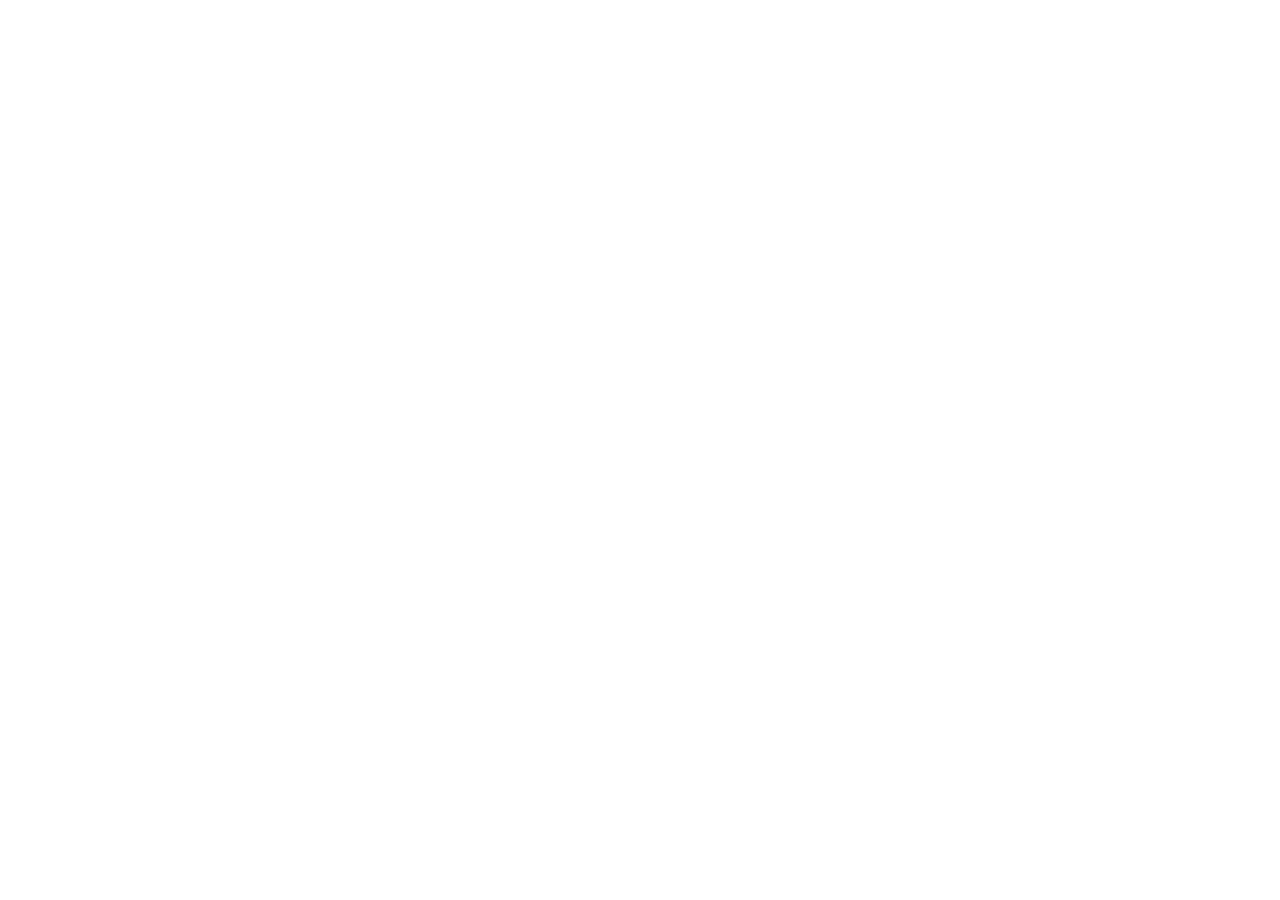
==== commit a6811607: "Redirect to https://soilmachinedynamicslab.org/ (site moved to private repo on Cloudflare) Co-Author" ====
--- a/advisors.html
+++ b/advisors.html
@@ -1,22 +1,6 @@
-<!doctype html>
-<html lang="en"><meta charset="utf-8"><meta name="viewport" content="width=device-width,initial-scale=1,viewport-fit=cover">
-<title>Advisory Board · Soil Machine Dynamics Laboratory</title>
-<meta name="description" content="Soil Machine Dynamics Laboratory (SMDL), Department of Agricultural and Biosystems Engineering, Iowa State University.">
-<meta name="claude:viewport-fit-sides" content="cover">
-<link rel="preconnect" href="https://fonts.googleapis.com">
-<link rel="preconnect" href="https://fonts.gstatic.com" crossorigin>
-<link rel="stylesheet" href="https://fonts.googleapis.com/css2?family=Inter:wght@400;500;600;700;800&family=IBM+Plex+Mono:wght@500&display=swap">
-<link rel="stylesheet" href="styles.css">
-
-<header class="topbar"><div class="wrap">
-  <a class="brand" href="index.html"><span class="uni">Iowa State University · ABE</span><span class="lab">Soil Machine Dynamics Laboratory</span></a>
-  <nav aria-label="Main"><ul><li><a href="facilities.html">Facilities</a></li><li><a href="research.html">Research</a></li><li><a href="advisors.html" aria-current="page">Advisory Board</a></li><li><a href="publications.html">Publications</a></li><li><a href="teaching.html">Teaching &amp; Outreach</a></li><li><a href="services.html">Lab Services</a></li><li><a href="contact.html">Contact</a></li></ul></nav>
-</div></header>
-<main>
-<section class="page-head" style="--ph:url(img/lab/circular-wide.jpg)"><div class="wrap"><div class="eyebrow">Advisory Board</div><h1>Soil Machine Dynamics Laboratory advisors</h1><p>The lab director and the advisory board who guide the Soil Machine Dynamics Laboratory.</p><div class="jump"><a href="#director">Director</a><a href="#board">Advisory board</a></div></div></section><section id="director" style="padding-top:24px"><div class="wrap"><h2 class="sub">Director</h2><article class="person lead"><img src="img/people/tekeste.jpg" alt="Dr. Mehari Tekeste" width="400" height="400" loading="lazy"><div><h3>Dr. Mehari Tekeste</h3><p class="role">Associate Professor, Department of Agricultural and Biosystems Engineering<br>Director, Soil Machine Dynamics Laboratory (SMDL)</p><p>Mehari Tekeste leads a research team on Physical Systems Modeling and Simulation of Agricultural and Off-Road Machinery Systems at the Department of Agricultural and Biosystems Engineering (ABE) at Iowa State University. He teaches the undergraduate course Functional Analysis of Soil, Crop and Machine Systems and the graduate course Modeling and Simulation of Soil-Crop-Machine Systems.</p><p>He has published over fifty papers and is Editor of the Journal of Terramechanics, and is actively involved in standards development and leadership roles related to soil dynamics in ISTVS and ASABE.</p><details><summary>Read full bio</summary><p>His current research focus includes (1) developing models of particle (soil &amp; crop)-to-machine interactions, and advancing multi-physics virtual engineering analysis for off-road equipment design and machine performance analysis, and (2) advancing soil dynamics research for soil compaction, traction, and tillage precision applications.</p><p>Dr. Tekeste also has industry experience working in design and performance analysis of various Ground Engaging Tools (GET) (subsoiler, cultivator sweep, loader buckets) for agriculture and construction equipment, virtual performance analysis of large tractor tire/track design solutions for predicting traction forces and soil deformation, and modeling crop handling systems of crop harvesting equipment.</p><p>He has supervised many graduate students, postdoctoral associates and visiting scholars, and established the Soil Machine Dynamics Laboratory at ISU with three soil bins: the mobility soil bin for single-tire mobility studies, the circular wear testing bin for accelerated wear testing, and the GETs soil bin for GET design and performance analysis.</p></details></div></article><p><a class="btn secondary" href="https://scholar.google.com/citations?hl=en&amp;user=4p8j_u8AAAAJ" target="_blank" rel="noopener">Google Scholar profile</a></p></div></section><section class="band" id="board"><div class="wrap"><h2 class="sub">Advisory board</h2><div class="people-grid"><article class="person "><img src="img/people/way.jpg" alt="Dr. Thomas Way" width="400" height="400" loading="lazy"><div><h3>Dr. Thomas Way</h3><p class="role">Agricultural Engineer, USDA-ARS National Soil Dynamics Laboratory, Auburn, Alabama</p><p>Research on tractive performance and soil compaction characteristics of agricultural vehicles. Author or coauthor of over 80 peer-reviewed journal articles and an inventor on one US patent.</p><details><summary>Read full bio</summary><p>His research includes investigating effects of loads and inflation pressures of agricultural drive tires, the lug height and aspect ratio of agricultural drive tires, and comparing a mechanical front-wheel drive (MFWD) tractor with a rubber track agricultural tractor. His work includes using Stress State Transducers (SSTs) for determining stresses in soil beneath tires and rubber tracks, measuring soil-tire and soil-track interface pressures, investigating deflections of tire tread relative to the rim, and research about power hop. His research also includes a prototype field implement for shallow subsurface band application of poultry litter, and the performance of closing wheels on row crop planters.</p></details></div></article><article class="person "><img src="img/people/corcoran.jpg" alt="Paul Corcoran" width="400" height="400" loading="lazy"><div><h3>Paul Corcoran</h3><p class="role">Retired Caterpillar engineer</p><p>Thirty-six of his thirty-eight-year career at Caterpillar were spent in earth mechanics research. He retired as manager of Caterpillar&#x27;s earth mechanics lab, where soil bins were the primary research tool.</p><details><summary>Read full bio</summary><p>Paul worked in product research and development with all earthmoving tools and attachments and mobility, traction, and compaction systems, including soil and rock, landfill waste and asphalt paving materials. His product innovations include the Caterpillar belt track ag tractor and intelligent compaction. His work used both similitude (scale model) systems and field testing.</p><p>He grew up on a small farm in Nebraska, earned a master&#x27;s degree in Agricultural Engineering from the University of Nebraska, did cooperative research with Iowa State University during his career, and continues to share his earth mechanics background with ISU.</p></details></div></article><article class="person "><img src="img/people/schafer.jpg" alt="Dr. Robert L. Schafer" width="400" height="400" loading="lazy"><div><h3>Dr. Robert L. Schafer</h3><p class="role">Former Laboratory Director, USDA-ARS National Soil Dynamics Laboratory</p><p>A 35-year research career in agricultural engineering, 30 of them at the National Soil Dynamics Laboratory in Auburn, Alabama. ASABE Fellow and recipient of the Cyrus Hall McCormick–Jerome Increase Case Gold Medal.</p><details><summary>Read full bio</summary><p>Dr. Schafer earned his BS and MS in Agricultural Engineering, and his PhD in Agricultural Engineering and Engineering Mechanics (minor, Soil Physics) at Iowa State University. Many of his publications relate to scale or mathematical modeling of soil-machine systems. He co-organized the seminar series Similitude of Soil-Machine Systems, compiled into an ASABE special publication, and co-organized and co-hosted the First International Conference on Soil Dynamics.</p><p>His applied research helped improve the design of an efficient rolling cultivator, developed automatic guidance systems for agricultural machinery, and helped Bell Laboratories develop a sea plow for burying transatlantic cables. At the NSDL he served as Research Leader of the Tillage Research Unit and as Laboratory Director.</p></details></div></article><article class="person "><img src="img/people/vantsevich.jpg" alt="Prof. Vladimir V. Vantsevich" width="400" height="400" loading="lazy"><div><h3>Prof. Vladimir V. Vantsevich</h3><p class="role">Professor, Department of Mechanical Engineering, University of Alabama at Birmingham</p><p>Director and PI of the Autonomous Vehicle Mobility Institute Program. Research on mechanical and intelligent mechatronic multi-physics systems, system modeling, design and control.</p><details><summary>Read full bio</summary><p>Applications include autonomous and conventional multi-wheel off-road vehicles, vehicle driveline systems and chassis. He developed inverse ground vehicle dynamics, the basis of his optimization of power distribution among the drive wheels and control of vehicle mobility, energy/fuel consumption, traction performance, maneuver and stability of motion. His recent work on autonomous vehicles covers coupled and interactive dynamics of vehicle systems, agile tire dynamics, virtual drivelines for electric and hybrid vehicles, and AI-based morphing of autonomous vehicles.</p></details></div></article></div></div></section>
-</main>
-<footer><div class="wrap">
-  <div class="fcol"><strong>Soil Machine Dynamics Laboratory (SMDL)</strong><br>Department of Agricultural and Biosystems Engineering<br>Iowa State University</div>
-  <div class="fcol">ISU SMDL<br>1308 U Avenue, Boone, Iowa 50036<br><a href="mailto:mtekeste@iastate.edu">mtekeste@iastate.edu</a></div>
-  <div class="fcol"><a href="contact.html">Contact</a> · <a href="publications.html">Publications</a> · <a href="https://scholar.google.com/citations?hl=en&amp;user=4p8j_u8AAAAJ" target="_blank" rel="noopener">Google Scholar</a><br>Photos and video: SMDL, 2021</div>
-</div></footer>
+<!DOCTYPE html>
+<html lang="en"><head><meta charset="utf-8"><title>Soil Machine Dynamics Laboratory has moved</title>
+<meta name="robots" content="noindex"><link rel="canonical" href="https://soilmachinedynamicslab.org/advisors">
+<meta http-equiv="refresh" content="0; url=https://soilmachinedynamicslab.org/advisors">
+<script>location.replace("https://soilmachinedynamicslab.org/advisors"+location.hash)</script></head>
+<body><p>The Soil Machine Dynamics Laboratory website has moved to <a href="https://soilmachinedynamicslab.org/advisors">https://soilmachinedynamicslab.org/advisors</a>.</p></body></html>
